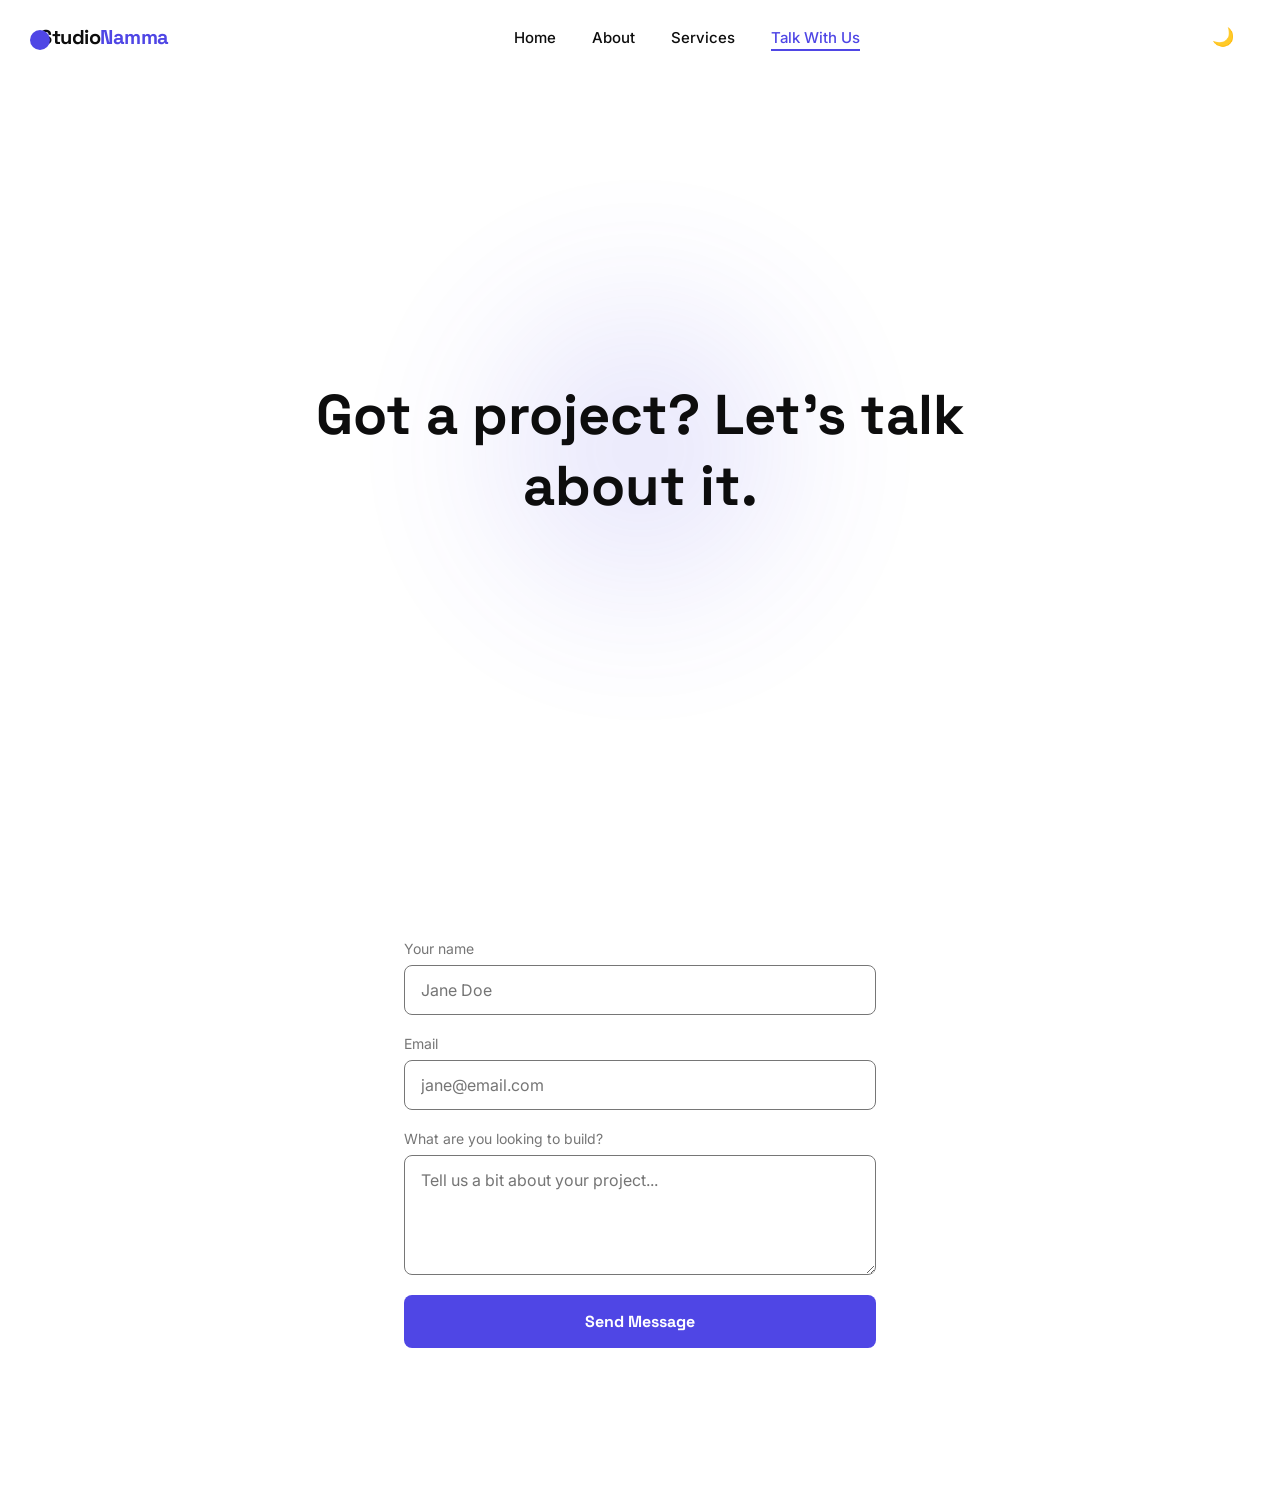
==== contact.html @ 1e53c31f "Initial commit Created from https://vercel.com/new" ====
<!DOCTYPE html>
<html lang="en">

<head>
  <meta charset="UTF-8">
  <meta name="viewport" content="width=device-width, initial-scale=1.0">
  <title>Studio Namma — Talk With Us</title>
  <link rel="stylesheet" href="./nav.css">
  <style>
    .intro-section h1 {
      font-size: 56px;
      max-width: 700px;
    }

    #greeting {
      color: var(--accent);
      font-size: 18px;
      margin-top: 12px;
      display: none;
    }

    .inquiry-form {
      max-width: 520px;
      margin: 0 auto;
      padding: 40px 24px 140px;
      display: flex;
      flex-direction: column;
      gap: 20px;
    }

    .field {
      display: flex;
      flex-direction: column;
      gap: 8px;
      text-align: left;
    }

    .field label {
      font-size: 14px;
      color: var(--gray);
    }

    .field input,
    .field textarea {
      font-family: 'Inter', sans-serif;
      font-size: 16px;
      padding: 14px 16px;
      border-radius: 8px;
      border: 1.5px solid var(--gray);
      background: transparent;
      color: var(--text);
      transition: border-color 0.3s cubic-bezier(0.65, 0, 0.35, 1), transform 0.2s ease;
    }

    .field input:focus,
    .field textarea:focus {
      outline: none;
      border-color: var(--accent);
      transform: scale(1.01);
    }

    .field textarea {
      resize: vertical;
      min-height: 120px;
    }

    .validation-msg {
      color: #e5484f;
      font-size: 13px;
      display: none;
    }

    .primary-action {
      font-family: 'Space Grotesk', sans-serif;
      font-size: 16px;
      font-weight: 700;
      background: var(--accent);
      color: white;
      border: none;
      padding: 16px;
      border-radius: 8px;
      cursor: pointer;
      transition: transform 0.3s cubic-bezier(0.65, 0, 0.35, 1), box-shadow 0.3s ease;
    }

    .primary-action:hover {
      transform: translateY(-3px);
      box-shadow: 0 10px 30px rgba(79, 70, 229, 0.35);
    }

    .primary-action:active {
      transform: translateY(0);
    }

    #confirmation {
      display: none;
      text-align: center;
      padding: 60px 24px 140px;
    }

    #confirmation h2 {
      color: var(--accent);
    }
  </style>
</head>

<body>
  <div id="progress-bar"></div>

  <nav class="navbar" id="navbar">
    <a href="index.html" class="brand">Studio<span>Namma</span></a>

    <ul class="nav-menu" id="navMenu">
      <li><a href="index.html">Home</a></li>
      <li><a href="about.html">About</a></li>
      <li><a href="services.html">Services</a></li>
      <li><a href="contact.html">Talk With Us</a></li>
    </ul>

    <div class="nav-actions">
      <button id="themeSwitch" class="theme-switch" aria-label="Toggle dark mode">🌙</button>
      <button id="menuToggle" class="menu-toggle" aria-label="Open menu">
        <span></span><span></span><span></span>
      </button>
    </div>
  </nav>

  <div id="pointer"></div>

  <section class="section intro-section">
    <div class="glow"></div>
    <h1 class="animate">Got a project? Let's talk about it.</h1>
    <p id="greeting"></p>
  </section>

  <form class="inquiry-form" id="inquiryForm">
    <div class="field reveal-up">
      <label for="nameInput">Your name</label>
      <input type="text" id="nameInput" placeholder="Jane Doe">
      <span class="validation-msg" id="nameError">Please enter your name.</span>
    </div>

    <div class="field reveal-up">
      <label for="emailInput">Email</label>
      <input type="text" id="emailInput" placeholder="jane@email.com">
      <span class="validation-msg" id="emailError">Please enter a valid email.</span>
    </div>

    <div class="field reveal-up">
      <label for="messageInput">What are you looking to build?</label>
      <textarea id="messageInput" placeholder="Tell us a bit about your project..."></textarea>
      <span class="validation-msg" id="messageError">Please write a short message.</span>
    </div>

    <button type="submit" class="primary-action pulse">Send Message</button>
  </form>

  <section id="confirmation">
    <h2 class="animate show">Thanks — we'll be in touch soon.</h2>
  </section>

  <script src="./nav.js"></script>

  <script>
    let nameInput = document.getElementById("nameInput");
    let emailInput = document.getElementById("emailInput");
    let messageInput = document.getElementById("messageInput");
    let inquiryForm = document.getElementById("inquiryForm");
    let confirmation = document.getElementById("confirmation");
    let greeting = document.getElementById("greeting");

    let savedName = localStorage.getItem("visitorName");

    if (savedName) {
      greeting.textContent = "Welcome back, " + savedName + "!";
      greeting.style.display = "block";
      nameInput.value = savedName;
    }

    inquiryForm.addEventListener("submit", (e) => {
      e.preventDefault();

      let isValid = true;

      if (nameInput.value.trim() === "") {
        document.getElementById("nameError").style.display = "block";
        isValid = false;
      } else {
        document.getElementById("nameError").style.display = "none";
      }

      if (emailInput.value.trim() === "" || emailInput.value.includes("@") === false) {
        document.getElementById("emailError").style.display = "block";
        isValid = false;
      } else {
        document.getElementById("emailError").style.display = "none";
      }

      if (messageInput.value.trim().length < 5) {
        document.getElementById("messageError").style.display = "block";
        isValid = false;
      } else {
        document.getElementById("messageError").style.display = "none";
      }

      if (isValid === true) {
        localStorage.setItem("visitorName", nameInput.value.trim());

        inquiryForm.style.display = "none";
        confirmation.style.display = "block";
      }
    });
  </script>
</body>

</html>
---- nav.css ----
@import url('https://fonts.googleapis.com/css2?family=Space+Grotesk:wght@400;500;700&family=Inter:wght@400;500&display=swap');

:root {
  --bg: #ffffff;
  --text: #0d0d0d;
  --accent: #4f46e5;
  --gray: #767676;
  --nav-bg: rgba(255, 255, 255, 0.85);
}

html[data-theme="dark"] {
  --bg: #0d0d0d;
  --text: #ffffff;
  --gray: #a0a0a0;
  --nav-bg: rgba(13, 13, 13, 0.85);
}

* {
  box-sizing: border-box;
}

html {
  scroll-behavior: smooth;
}

body {
  margin: 0;
  font-family: 'Inter', sans-serif;
  background: var(--bg);
  color: var(--text);
  opacity: 0;
  animation: pageFadeIn 0.9s cubic-bezier(0.16, 1, 0.3, 1) forwards;
  transition: background 0.4s cubic-bezier(0.65, 0, 0.35, 1), color 0.4s cubic-bezier(0.65, 0, 0.35, 1);
}

@keyframes pageFadeIn {
  from {
    opacity: 0;
    transform: translateY(12px);
  }
  to {
    opacity: 1;
    transform: translateY(0);
  }
}

h1, h2, h3, .brand {
  font-family: 'Space Grotesk', sans-serif;
}

#progress-bar {
  position: fixed;
  top: 0;
  left: 0;
  height: 3px;
  width: 0%;
  background: var(--accent);
  z-index: 1200;
  transition: width 0.12s ease-out;
}

.navbar {
  position: fixed;
  top: 0;
  left: 0;
  width: 100%;
  display: flex;
  align-items: center;
  justify-content: space-between;
  padding: 24px 40px;
  z-index: 1000;
  background: transparent;
  transition: background 0.4s cubic-bezier(0.65, 0, 0.35, 1), padding 0.4s cubic-bezier(0.65, 0, 0.35, 1), backdrop-filter 0.4s ease;
}

.navbar.scrolled {
  background: var(--nav-bg);
  backdrop-filter: blur(10px);
  padding: 16px 40px;
  box-shadow: 0 1px 0 rgba(128, 128, 128, 0.15);
}

.brand {
  font-weight: 700;
  font-size: 20px;
  text-decoration: none;
  color: var(--text);
  letter-spacing: -0.5px;
  display: inline-block;
  transition: letter-spacing 0.3s cubic-bezier(0.65, 0, 0.35, 1);
}

.brand:hover {
  letter-spacing: 0.5px;
}

.brand span {
  color: var(--accent);
}

.nav-menu {
  display: flex;
  list-style: none;
  gap: 36px;
  margin: 0;
  padding: 0;
}

.nav-menu a {
  position: relative;
  text-decoration: none;
  color: var(--text);
  font-size: 15px;
  font-weight: 500;
  padding-bottom: 4px;
  transition: color 0.3s ease;
}

.nav-menu a::after {
  content: "";
  position: absolute;
  left: 0;
  bottom: 0;
  width: 100%;
  height: 2px;
  background: var(--accent);
  transform: scaleX(0);
  transform-origin: right;
  transition: transform 0.35s cubic-bezier(0.65, 0, 0.35, 1);
}

.nav-menu a:hover::after,
.nav-menu a.active::after {
  transform: scaleX(1);
  transform-origin: left;
}

.nav-menu a:hover {
  color: var(--accent);
}

.nav-menu a.active {
  color: var(--accent);
}

.nav-actions {
  display: flex;
  align-items: center;
  gap: 18px;
}

.theme-switch {
  border: none;
  background: none;
  font-size: 18px;
  cursor: pointer;
  line-height: 1;
  transition: transform 0.4s cubic-bezier(0.34, 1.56, 0.64, 1);
}

.theme-switch:hover {
  transform: scale(1.25) rotate(20deg);
}

.theme-switch:active {
  transform: scale(0.9) rotate(20deg);
}

.menu-toggle {
  display: none;
  flex-direction: column;
  justify-content: space-between;
  width: 26px;
  height: 18px;
  border: none;
  background: none;
  cursor: pointer;
  padding: 0;
  z-index: 1001;
}

.menu-toggle span {
  display: block;
  height: 2px;
  width: 100%;
  background: var(--text);
  border-radius: 2px;
  transition: transform 0.35s cubic-bezier(0.65, 0, 0.35, 1), opacity 0.25s ease;
}

.menu-toggle.open span:nth-child(1) {
  transform: translateY(8px) rotate(45deg);
}

.menu-toggle.open span:nth-child(2) {
  opacity: 0;
}

.menu-toggle.open span:nth-child(3) {
  transform: translateY(-8px) rotate(-45deg);
}

@media (max-width: 768px) {
  .menu-toggle {
    display: flex;
  }

  .nav-menu {
    position: fixed;
    top: 0;
    right: 0;
    height: 100vh;
    width: 70%;
    max-width: 320px;
    background: var(--bg);
    flex-direction: column;
    justify-content: center;
    align-items: flex-start;
    padding: 40px;
    gap: 28px;
    transform: translateX(100%);
    transition: transform 0.5s cubic-bezier(0.65, 0, 0.35, 1);
    box-shadow: -4px 0 30px rgba(0, 0, 0, 0.15);
  }

  .nav-menu.open {
    transform: translateX(0);
  }

  .nav-menu li {
    opacity: 0;
    transform: translateY(12px);
    transition: opacity 0.4s ease, transform 0.4s ease;
  }

  .nav-menu.open li {
    opacity: 1;
    transform: translateY(0);
  }

  .nav-menu.open li:nth-child(1) { transition-delay: 0.1s; }
  .nav-menu.open li:nth-child(2) { transition-delay: 0.18s; }
  .nav-menu.open li:nth-child(3) { transition-delay: 0.26s; }
  .nav-menu.open li:nth-child(4) { transition-delay: 0.34s; }

  .nav-menu a {
    font-size: 22px;
  }
}

.section {
  position: relative;
  display: flex;
  flex-direction: column;
  align-items: center;
  justify-content: center;
  min-height: 100vh;
  text-align: center;
  padding: 100px 24px;
  overflow: hidden;
}

.animate {
  transform: rotateX(90deg);
  transition: transform 1s cubic-bezier(0.65, 0, 0.35, 1);
  transform-origin: bottom;
  text-align: center;
}

.animate.show {
  transform: rotateX(0deg);
}

.reveal-up {
  opacity: 0;
  transform: translateY(36px);
  transition: opacity 0.8s cubic-bezier(0.16, 1, 0.3, 1), transform 0.8s cubic-bezier(0.16, 1, 0.3, 1);
  transition-delay: var(--reveal-delay, 0s);
}

.reveal-up.show {
  opacity: 1;
  transform: translateY(0);
}

.glow {
  position: absolute;
  width: 420px;
  height: 420px;
  border-radius: 50%;
  background: radial-gradient(circle, var(--accent) 0%, transparent 70%);
  opacity: 0.18;
  filter: blur(70px);
  animation: floatGlow 9s ease-in-out infinite;
  pointer-events: none;
  z-index: 0;
}

@keyframes floatGlow {
  0%, 100% {
    transform: translate(0, 0) scale(1);
  }
  50% {
    transform: translate(40px, -50px) scale(1.15);
  }
}

.section > *:not(.glow) {
  position: relative;
  z-index: 1;
}

@keyframes gentlePulse {
  0%, 100% {
    box-shadow: 0 0 0 0 rgba(79, 70, 229, 0.35);
  }
  50% {
    box-shadow: 0 0 0 14px rgba(79, 70, 229, 0);
  }
}

.pulse {
  animation: gentlePulse 2.4s ease-in-out infinite;
}

.pulse:hover {
  animation: none;
}

#pointer {
  position: fixed;
  left: 0;
  top: 0;
  width: 20px;
  height: 20px;
  background: var(--accent);
  border-radius: 50%;
  pointer-events: none;
  transform: translate(150%, 150%);
  z-index: 9999;
  transition: width 0.3s cubic-bezier(0.65, 0, 0.35, 1), height 0.3s cubic-bezier(0.65, 0, 0.35, 1), background 0.3s ease, border 0.3s ease;
}

#pointer.pointer-expand {
  width: 46px;
  height: 46px;
  background: rgba(79, 70, 229, 0.18);
  border: 1.5px solid var(--accent);
}

@media (max-width: 768px) {
  #pointer {
    display: none;
  }
}
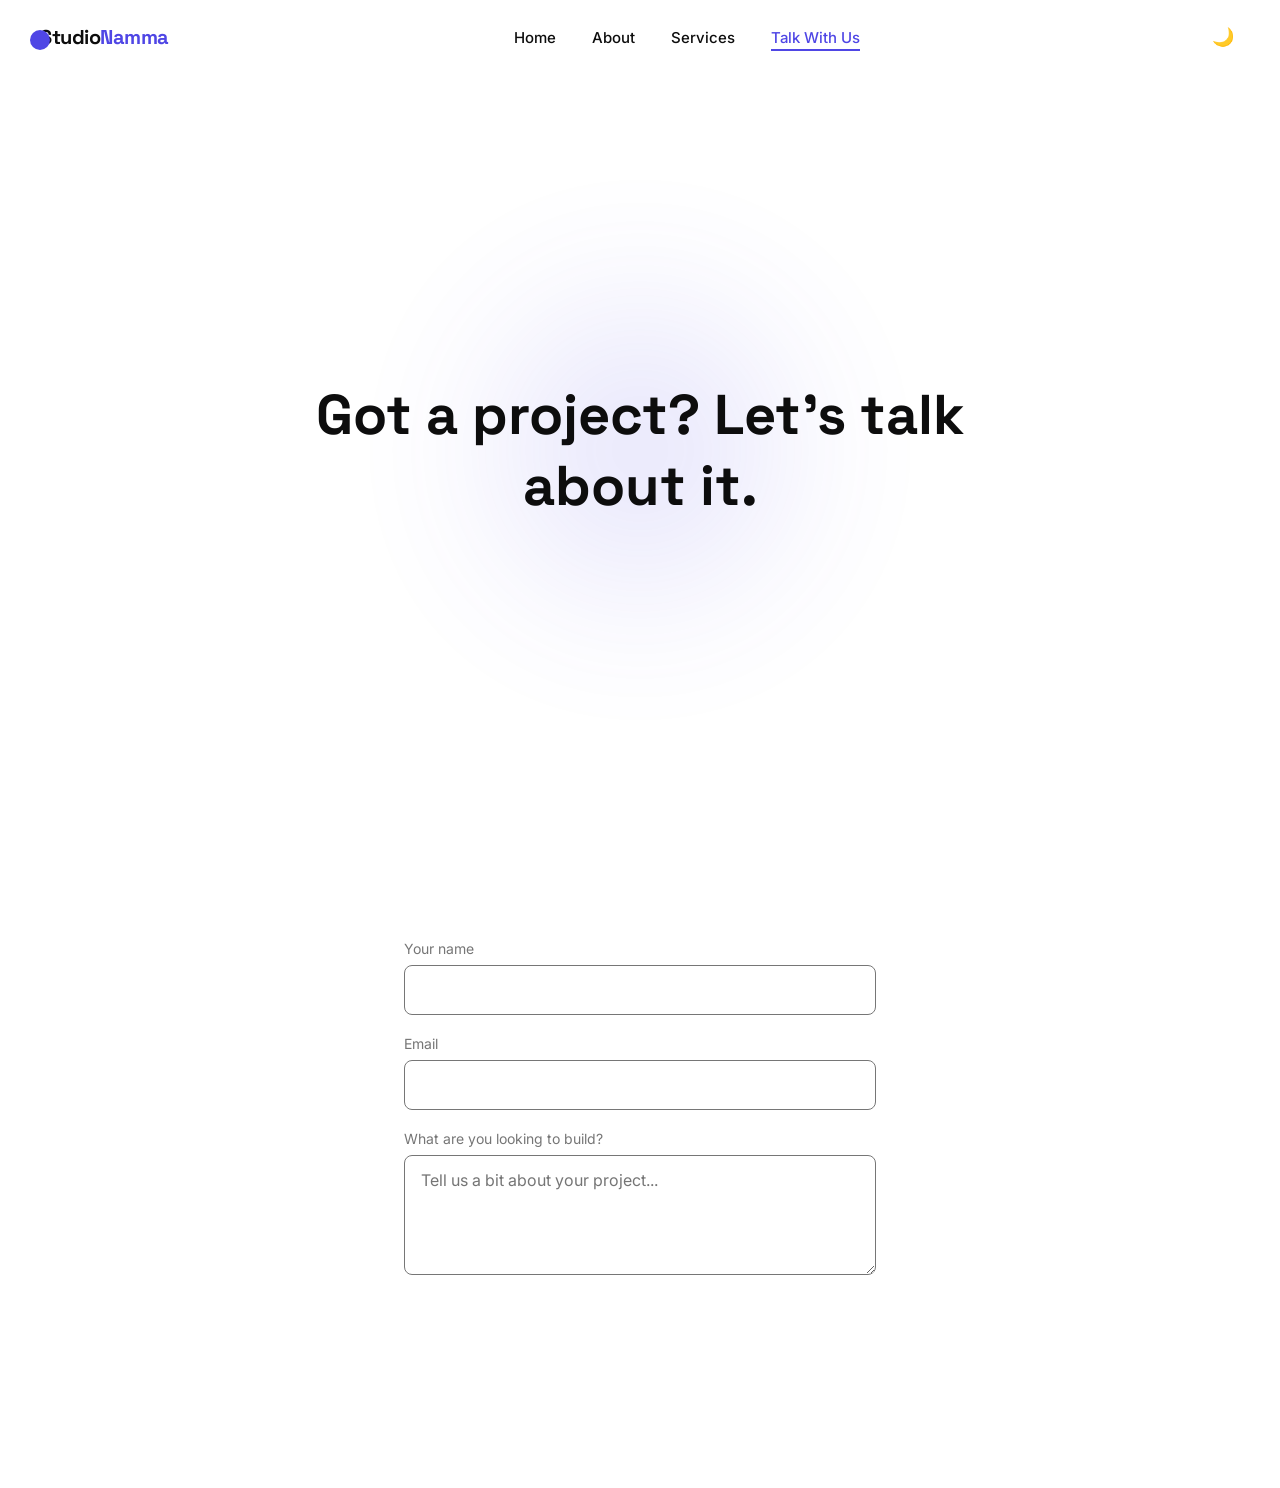
==== commit 4950ab50: "Remove placeholders from input fields in contact form Removed placeholder text from name and email i" ====
--- a/contact.html
+++ b/contact.html
@@ -136,13 +136,13 @@
   <form class="inquiry-form" id="inquiryForm">
     <div class="field reveal-up">
       <label for="nameInput">Your name</label>
-      <input type="text" id="nameInput" placeholder="Jane Doe">
+      <input type="text" id="nameInput" >
       <span class="validation-msg" id="nameError">Please enter your name.</span>
     </div>
 
     <div class="field reveal-up">
       <label for="emailInput">Email</label>
-      <input type="text" id="emailInput" placeholder="jane@email.com">
+      <input type="text" id="emailInput" >
       <span class="validation-msg" id="emailError">Please enter a valid email.</span>
     </div>
 
